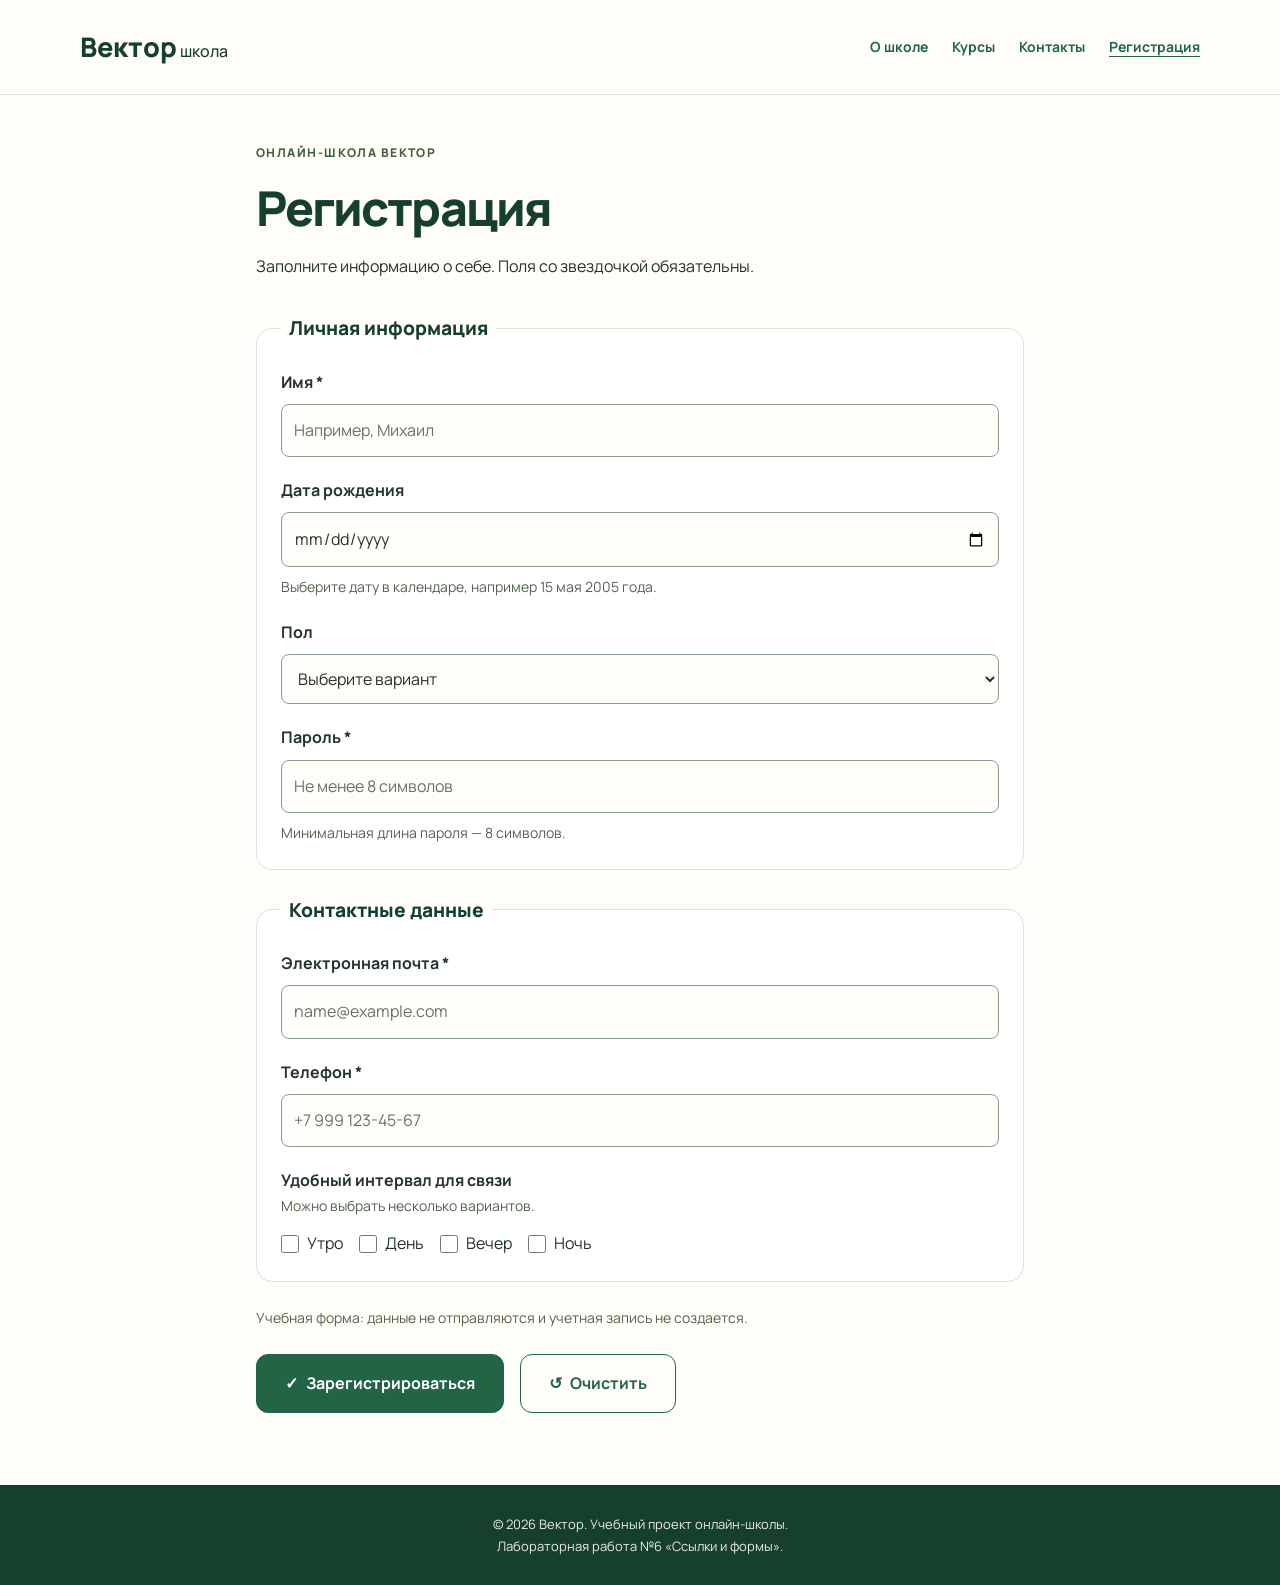
==== form.html @ 83c306df "Выполнить лабораторную работу 7: ссылки и форма регистрации" ====
<!doctype html>
<html lang="ru">
  <head>
    <meta charset="utf-8">
    <meta name="viewport" content="width=device-width, initial-scale=1">
    <meta
      name="description"
      content="Форма регистрации пользователя онлайн-школы Вектор."
    >
    <title>Регистрация — Вектор</title>
    <link rel="stylesheet" href="CSS/normalize.css">
    <link rel="stylesheet" href="CSS/style.css">
  </head>

  <body class="registration-page">
    <header class="site-header">
      <div class="container header-content">
        <a class="logo" href="index.html">Вектор<span> школа</span></a>

        <nav aria-label="Основная навигация">
          <ul class="navigation">
            <li><a href="index.html#about">О школе</a></li>
            <li><a href="index.html#courses">Курсы</a></li>
            <li><a href="index.html#contacts">Контакты</a></li>
            <li>
              <a href="form.html" aria-current="page">Регистрация</a>
            </li>
          </ul>
        </nav>
      </div>
    </header>

    <main class="registration-main">
      <div class="container registration-container">
        <p class="eyebrow">Онлайн-школа Вектор</p>
        <h1 class="registration-title">Регистрация</h1>
        <p class="registration-intro">
          Заполните информацию о себе.
          Поля со звездочкой обязательны.
        </p>

        <form class="registration-form" id="registration-form" method="post">
          <fieldset class="form-group">
            <legend>Личная информация</legend>

            <div class="form-field">
              <label for="user-name">Имя *</label>
              <input
                id="user-name"
                name="user_name"
                type="text"
                placeholder="Например, Михаил"
                autocomplete="given-name"
                required
              >
            </div>

            <div class="form-field">
              <label for="birth-date">Дата рождения</label>
              <input
                id="birth-date"
                name="birth_date"
                type="date"
                autocomplete="bday"
                aria-describedby="birth-hint"
              >
              <small id="birth-hint">
                Выберите дату в календаре, например 15 мая 2005 года.
              </small>
            </div>

            <div class="form-field">
              <label for="gender">Пол</label>
              <select id="gender" name="gender">
                <option value="">Выберите вариант</option>
                <option value="female">Женский</option>
                <option value="male">Мужской</option>
                <option value="not-specified">Не указывать</option>
              </select>
            </div>

            <div class="form-field">
              <label for="password">Пароль *</label>
              <input
                id="password"
                name="password"
                type="password"
                placeholder="Не менее 8 символов"
                autocomplete="new-password"
                minlength="8"
                aria-describedby="password-hint"
                required
              >
              <small id="password-hint">
                Минимальная длина пароля — 8 символов.
              </small>
            </div>
          </fieldset>

          <fieldset class="form-group">
            <legend>Контактные данные</legend>

            <div class="form-field">
              <label for="email">Электронная почта *</label>
              <input
                id="email"
                name="email"
                type="email"
                placeholder="name@example.com"
                autocomplete="email"
                required
              >
            </div>

            <div class="form-field">
              <label for="phone">Телефон *</label>
              <input
                id="phone"
                name="phone"
                type="tel"
                placeholder="+7 999 123-45-67"
                autocomplete="tel"
                required
              >
            </div>

            <div class="contact-times" role="group" aria-labelledby="time-label">
              <p id="time-label">Удобный интервал для связи</p>
              <p class="field-hint">Можно выбрать несколько вариантов.</p>

              <div class="checkbox-list">
                <label class="checkbox-option" for="time-morning">
                  <input
                    id="time-morning"
                    name="contact_time"
                    type="checkbox"
                    value="morning"
                  >
                  Утро
                </label>

                <label class="checkbox-option" for="time-day">
                  <input
                    id="time-day"
                    name="contact_time"
                    type="checkbox"
                    value="day"
                  >
                  День
                </label>

                <label class="checkbox-option" for="time-evening">
                  <input
                    id="time-evening"
                    name="contact_time"
                    type="checkbox"
                    value="evening"
                  >
                  Вечер
                </label>

                <label class="checkbox-option" for="time-night">
                  <input
                    id="time-night"
                    name="contact_time"
                    type="checkbox"
                    value="night"
                  >
                  Ночь
                </label>
              </div>
            </div>
          </fieldset>

          <p class="form-note">
            Учебная форма: данные не отправляются и учетная запись не создается.
          </p>

          <div class="form-actions">
            <button class="button form-submit" type="submit">
              <span aria-hidden="true">✓</span>
              Зарегистрироваться
            </button>

            <button class="button button-secondary" type="reset">
              <span aria-hidden="true">↺</span>
              Очистить
            </button>
          </div>

          <p class="form-status" id="form-status" role="status"></p>
        </form>
      </div>
    </main>

    <footer class="site-footer">
      <div class="container">
        <p>© 2026 Вектор. Учебный проект онлайн-школы.</p>
        <p>Лабораторная работа №6 «Ссылки и формы».</p>
      </div>
    </footer>

    <script>
      const registrationForm = document.querySelector("#registration-form");
      const formStatus = document.querySelector("#form-status");

      registrationForm.addEventListener("submit", (event) => {
        event.preventDefault();
        formStatus.textContent =
          "Форма заполнена корректно. Это учебная демонстрация, данные не отправлены.";
      });

      registrationForm.addEventListener("reset", () => {
        formStatus.textContent = "";
      });
    </script>
  </body>
</html>
---- CSS/style.css ----
@import url("https://fonts.googleapis.com/css2?family=Manrope:wght@400;500;600;700;800&display=swap");

*,
*::before,
*::after {
  box-sizing: border-box;
}

html {
  scroll-behavior: smooth;
}

body {
  margin: 0;
  font-family: "Manrope", sans-serif;
  font-size: 16px;
  font-weight: 400;
  line-height: 1.7;
  color: rgb(36, 51, 43);
  background-color: #fffdf8;
}

h1,
h2,
h3,
p {
  margin: 0;
}

h1,
h2,
h3 {
  line-height: 1.2;
}

a {
  color: #236446;
  text-decoration: none;
}

a:hover {
  color: #143d2a;
}

a:focus-visible {
  outline: 3px solid #9c5919;
  outline-offset: 5px;
}

/* лр 5 */
.container {
  width: 90%;
  max-width: 70rem;
  margin: 0 auto;
}

/* Шапка и навигация. */
.site-header {
  padding: 24px 0;
  background-color: #fffdf8;
  border-bottom: 1px solid #e0e6dc;
}

.header-content {
  display: flex;
  align-items: center;
  justify-content: space-between;
  gap: 24px;
}

.logo {
  font-size: 27px;
  font-weight: 800;
  color: #173f2d;
}

.logo span {
  font-size: 16px;
  font-weight: 500;
}

.navigation {
  display: flex;
  flex-wrap: wrap;
  gap: 24px;
  margin: 0;
  padding: 0;
  list-style: none;
}

.navigation a {
  font-size: 14px;
  font-weight: 700;
}

/* Первый экран. */
.hero {
  padding: 80px 0;
  text-align: center;
  background-color: hsl(83, 39%, 91%);
}

.eyebrow {
  margin-bottom: 16px;
  font-size: 12px;
  font-weight: 800;
  letter-spacing: 0.12em;
  text-transform: uppercase;
  color: #436044;
}

h1 {
  font-size: clamp(36px, 6vw, 68px);
  font-weight: 800;
  letter-spacing: -0.04em;
  color: #173f2d;
}

.hero-description {
  max-width: 650px;
  margin: 24px auto 30px;
  font-size: 18px;
  line-height: 1.8;
}

.button {
  display: inline-block;
  padding: 15px 28px;
  font-weight: 700;
  color: #ffffff;
  background-color: #236446;
  border: 1px solid #236446;
  border-radius: 12px;
}

.button:hover {
  color: #ffffff;
  background-color: #173f2d;
  border-color: #173f2d;
}

.hero-note {
  margin-top: 18px;
  font-size: 13px;
  color: #52634e;
}

/* О школе. */
.section {
  padding: 64px 0;
}

h2 {
  margin-bottom: 22px;
  font-size: clamp(28px, 4vw, 38px);
  font-weight: 800;
  letter-spacing: -0.025em;
}

.section-description {
  max-width: 760px;
}

/* лр 5 */
.advantages {
  display: flex;
  flex-wrap: wrap;
  align-items: stretch;
  gap: 1.75rem;
  margin-top: 2rem;
}

/* лр 5 */
.advantage {
  flex: 1 1 15rem;
  min-width: 0;
  padding-left: 1.25rem;
  border-left: 3px solid #9bb580;
}

h3 {
  margin-bottom: 14px;
  font-size: 21px;
  font-weight: 700;
}

/* Карточки курсов. */
.courses-section {
  background-color: #f3f4ee;
}

/* лр 5 */
.course-grid {
  display: flex;
  flex-wrap: wrap;
  justify-content: center;
  align-items: stretch;
  gap: 1.5rem;
  margin-top: 2rem;
}

/* лр 5 */
.course-card {
  display: flex;
  flex-direction: column;
  align-items: flex-start;
  flex: 1 1 18rem;
  min-width: 0;
  padding: 1.75rem;
  background-color: white;
  border: 1px solid rgba(35, 100, 70, 0.2);
  border-radius: 1.25rem;
}

.tag {
  display: inline-block;
  margin-bottom: 24px;
  padding: 5px 12px;
  font-size: 12px;
  font-weight: 700;
  color: #436044;
  background-color: hsla(83, 33%, 92%, 0.9);
  border-radius: 20px;
}

.course-duration {
  margin: 24px 0 20px;
  font-size: 13px;
  color: #5b665d;
}

.course-link {
  margin-top: auto;
  font-weight: 800;
}

/* Контакты и подвал. */
.contact-panel {
  padding: 40px;
  text-align: center;
  background-color: #eaf1df;
  border: 1px solid #d4dfc7;
  border-radius: 24px;
}

.contact-link {
  display: inline-block;
  margin-top: 20px;
  font-size: 22px;
  font-weight: 800;
}

.site-footer {
  padding: 28px 0;
  font-size: 13px;
  text-align: center;
  color: #e6eddf;
  background-color: #173f2d;
}

/* Адаптация для узких экранов. */
@media (max-width: 760px) {
  .header-content {
    flex-direction: column;
  }

  .navigation {
    justify-content: center;
    gap: 18px;
  }

  .hero {
    padding: 56px 0;
  }

  /* лр 5 */
 .advantages,
.course-grid {
  flex-direction: column;
}

.advantage,
.course-card {
  flex: 0 1 auto;
}

  .section {
    padding: 44px 0;
  }

  .contact-panel {
    padding: 28px 20px;
  }
}

@media (prefers-reduced-motion: reduce) {
  html {
    scroll-behavior: auto;
  }
}

/* Лабораторная работа 4 */

.hero {
  position: relative;
  min-height: 480px;
}

.hero::after {
  content: "";
  position: absolute;
  top: 24px;
  right: 24px;
  width: 64px;
  height: 64px;
  border: 2px solid #9bb580;
  border-radius: 50%;
  pointer-events: none;
}

.hero .container {
  position: relative;
  z-index: 1;
}

.button {
  min-width: 180px;
}

.course-card {
  min-height: 340px;
}

.course-card > p:not(.course-duration) {
  max-height: 160px;
  overflow: auto;
}

/* Лабораторная работа №6 */

.course-image {
  display: block;
  width: 100%;
  height: 12rem;
  flex-shrink: 0;
  margin-bottom: 1.5rem;
  border-radius: 0.75rem;
  object-fit: cover;
  object-position: center;
}

/* Лабораторная работа №7: ссылки и формы. */
/*подвал*/

.registration-page {
  display: flex;
  flex-direction: column;
  min-height: 100vh;
}
/* п */
.registration-main {
  flex: 1;
  padding: 3rem 0;
}

.registration-container {
  max-width: 48rem;
}

.registration-title {
  margin-bottom: 1rem;
  font-size: clamp(2rem, 5vw, 3rem);
}

.registration-intro {
  margin-bottom: 2rem;
}

.registration-form {
  display: flex;
  flex-direction: column;
  gap: 1.5rem;
}

.form-group {
  display: flex;
  flex-direction: column;
  gap: 1.25rem;
  min-width: 0;
  margin: 0;
  padding: 1.5rem;
  background-color: white;
  border: 1px solid #dce3d6;
  border-radius: 1rem;
}

.form-group legend {
  padding: 0 0.5rem;
  font-size: 1.2rem;
  font-weight: 800;
  color: #173f2d;
}

.form-field {
  display: flex;
  flex-direction: column;
  gap: 0.5rem;
}

.form-field label,
.contact-times > p:first-child {
  font-weight: 700;
}

.form-field input,
.form-field select {
  width: 100%;
  min-width: 0;
  min-height: 3rem;
  padding: 0.75rem;
  font: inherit;
  color: #24332b;
  background-color: #fffdf8;
  border: 1px solid #8a9c8f;
  border-radius: 0.5rem;
}

.form-field input::placeholder {
  color: #66736a;
  opacity: 1;
}

.form-field input:focus,
.form-field select:focus {
  outline: 2px solid #236446;
  outline-offset: 2px;
}

.form-field small,
.field-hint,
.form-note {
  font-size: 0.875rem;
  color: #52634e;
}

.checkbox-list {
  display: flex;
  flex-wrap: wrap;
  gap: 1rem;
  margin-top: 0.75rem;
}

.checkbox-option {
  display: inline-flex;
  align-items: center;
  gap: 0.5rem;
  cursor: pointer;
}

.checkbox-option input {
  width: 1.125rem;
  height: 1.125rem;
  accent-color: #236446;
}

.checkbox-option input:focus-visible {
  outline: 2px solid #236446;
  outline-offset: 3px;
}

.form-actions {
  display: flex;
  flex-wrap: wrap;
  gap: 1rem;
}

.form-actions .button {
  display: inline-flex;
  align-items: center;
  justify-content: center;
  gap: 0.5rem;
  min-width: 0;
  font: inherit;
  font-weight: 700;
  cursor: pointer;
}

.button-secondary {
  color: #236446;
  background-color: transparent;
}

.button-secondary:hover {
  color: white;
  background-color: #236446;
}

.form-actions button:focus-visible {
  outline: 3px solid #9c5919;
  outline-offset: 3px;
}

.form-status {
  color: #173f2d;
  font-weight: 700;
}

.navigation a[aria-current="page"] {
  text-decoration: underline;
  text-underline-offset: 0.3em;
}

.navigation a:active {
  color: #9c5919;
}

@media (max-width: 480px) {
  .form-group {
    padding: 1rem;
  }

  .form-actions {
    flex-direction: column;
  }

  .form-actions .button {
    width: 100%;
  }
}
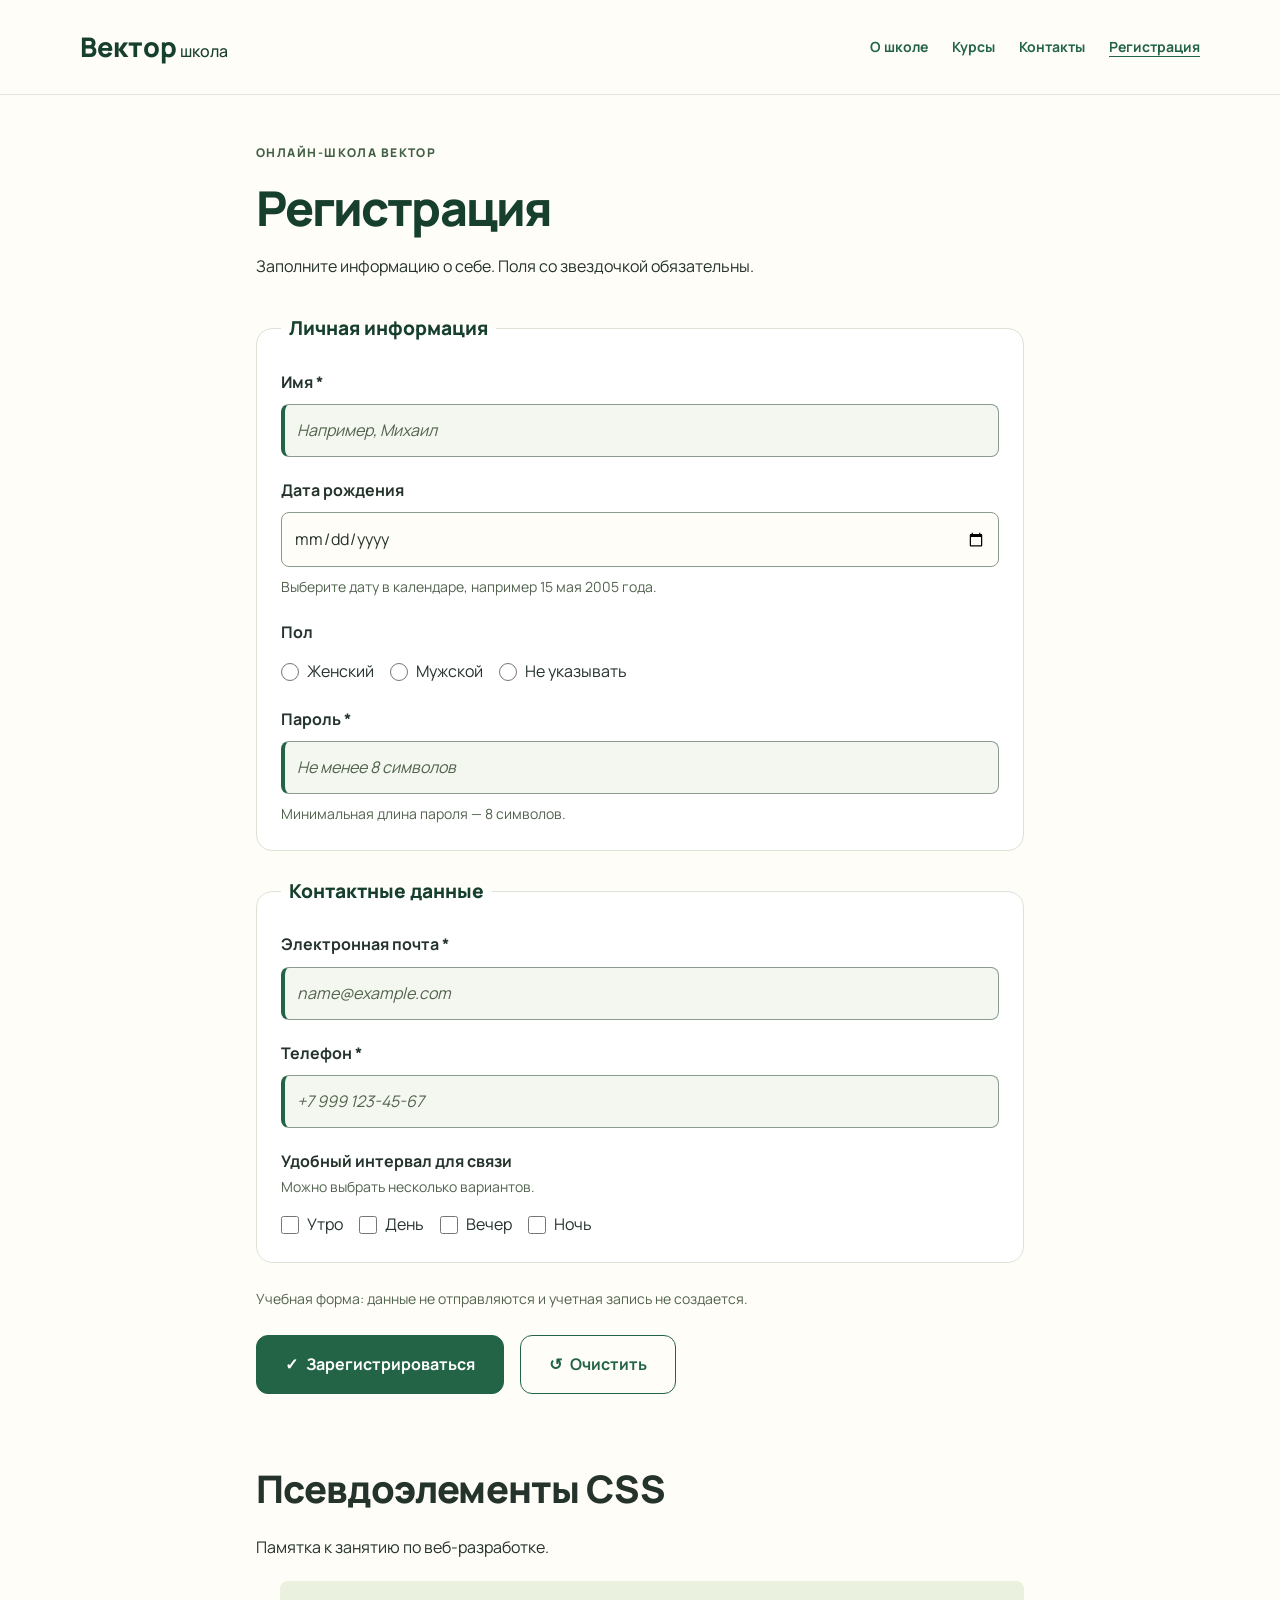
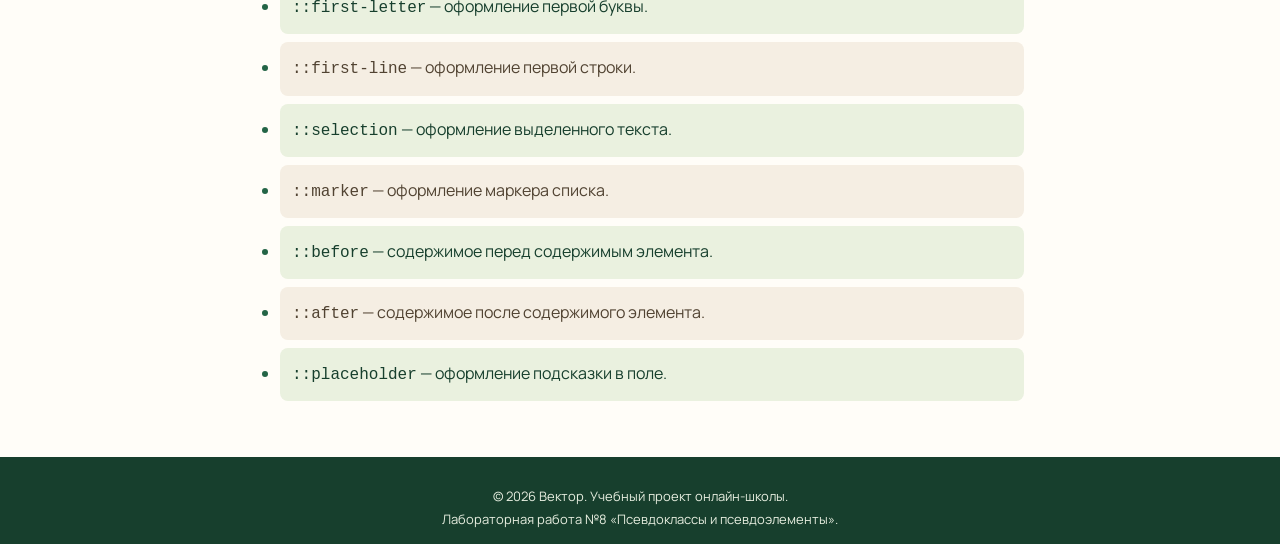
==== commit 63ca08a2: "Выполнить лабораторную 8 и убрать изменения лабораторной 5" ====
--- a/form.html
+++ b/form.html
@@ -69,15 +69,23 @@
               </small>
             </div>
 
-            <div class="form-field">
-              <label for="gender">Пол</label>
-              <select id="gender" name="gender">
-                <option value="">Выберите вариант</option>
-                <option value="female">Женский</option>
-                <option value="male">Мужской</option>
-                <option value="not-specified">Не указывать</option>
-              </select>
-            </div>
+            <fieldset class="choice-group">
+              <legend>Пол</legend>
+              <div class="checkbox-list">
+                <label class="checkbox-option" for="gender-female">
+                  <input id="gender-female" name="gender" type="radio" value="female">
+                  <span>Женский</span>
+                </label>
+                <label class="checkbox-option" for="gender-male">
+                  <input id="gender-male" name="gender" type="radio" value="male">
+                  <span>Мужской</span>
+                </label>
+                <label class="checkbox-option" for="gender-unspecified">
+                  <input id="gender-unspecified" name="gender" type="radio" value="not-specified">
+                  <span>Не указывать</span>
+                </label>
+              </div>
+            </fieldset>
 
             <div class="form-field">
               <label for="password">Пароль *</label>
@@ -136,7 +144,7 @@
                     type="checkbox"
                     value="morning"
                   >
-                  Утро
+                  <span>Утро</span>
                 </label>
 
                 <label class="checkbox-option" for="time-day">
@@ -146,7 +154,7 @@
                     type="checkbox"
                     value="day"
                   >
-                  День
+                  <span>День</span>
                 </label>
 
                 <label class="checkbox-option" for="time-evening">
@@ -156,7 +164,7 @@
                     type="checkbox"
                     value="evening"
                   >
-                  Вечер
+                  <span>Вечер</span>
                 </label>
 
                 <label class="checkbox-option" for="time-night">
@@ -166,7 +174,7 @@
                     type="checkbox"
                     value="night"
                   >
-                  Ночь
+                  <span>Ночь</span>
                 </label>
               </div>
             </div>
@@ -190,13 +198,28 @@
 
           <p class="form-status" id="form-status" role="status"></p>
         </form>
+
+        <section class="pseudo-examples" aria-labelledby="pseudo-title">
+          <h2 id="pseudo-title">Псевдоэлементы CSS</h2>
+          <p>Памятка к занятию по веб-разработке.</p>
+          <ul class="pseudo-list">
+            <li><code>::first-letter</code> — оформление первой буквы.</li>
+            <li><code>::first-line</code> — оформление первой строки.</li>
+            <li><code>::selection</code> — оформление выделенного текста.</li>
+            <li><code>::marker</code> — оформление маркера списка.</li>
+            <li><code>::before</code> — содержимое перед содержимым элемента.</li>
+            <li><code>::after</code> — содержимое после содержимого элемента.</li>
+            <li><code>::placeholder</code> — оформление подсказки в поле.</li>
+          </ul>
+        </section>
+
       </div>
     </main>
 
     <footer class="site-footer">
       <div class="container">
         <p>© 2026 Вектор. Учебный проект онлайн-школы.</p>
-        <p>Лабораторная работа №6 «Ссылки и формы».</p>
+        <p>Лабораторная работа №8 «Псевдоклассы и псевдоэлементы».</p>
       </div>
     </footer>
 
--- a/CSS/style.css
+++ b/CSS/style.css
@@ -16,7 +16,7 @@
   font-size: 16px;
   font-weight: 400;
   line-height: 1.7;
-  color: rgb(36, 51, 43);
+  color: #24332b;
   background-color: #fffdf8;
 }
 
@@ -47,10 +47,8 @@
   outline-offset: 5px;
 }
 
-/* лр 5 */
 .container {
-  width: 90%;
-  max-width: 70rem;
+  width: min(1120px, 90%);
   margin: 0 auto;
 }
 
@@ -97,7 +95,7 @@
 .hero {
   padding: 80px 0;
   text-align: center;
-  background-color: hsl(83, 39%, 91%);
+  background-color: #eaf1df;
 }
 
 .eyebrow {
@@ -161,20 +159,15 @@
   max-width: 760px;
 }
 
-/* лр 5 */
 .advantages {
-  display: flex;
-  flex-wrap: wrap;
-  align-items: stretch;
-  gap: 1.75rem;
-  margin-top: 2rem;
-}
-
-/* лр 5 */
+  display: grid;
+  grid-template-columns: repeat(3, 1fr);
+  gap: 28px;
+  margin-top: 34px;
+}
+
 .advantage {
-  flex: 1 1 15rem;
-  min-width: 0;
-  padding-left: 1.25rem;
+  padding-left: 20px;
   border-left: 3px solid #9bb580;
 }
 
@@ -189,27 +182,21 @@
   background-color: #f3f4ee;
 }
 
-/* лр 5 */
 .course-grid {
-  display: flex;
-  flex-wrap: wrap;
-  justify-content: center;
-  align-items: stretch;
-  gap: 1.5rem;
-  margin-top: 2rem;
-}
-
-/* лр 5 */
+  display: grid;
+  grid-template-columns: repeat(3, 1fr);
+  gap: 24px;
+  margin-top: 32px;
+}
+
 .course-card {
   display: flex;
   flex-direction: column;
   align-items: flex-start;
-  flex: 1 1 18rem;
-  min-width: 0;
-  padding: 1.75rem;
-  background-color: white;
-  border: 1px solid rgba(35, 100, 70, 0.2);
-  border-radius: 1.25rem;
+  padding: 28px;
+  background-color: #ffffff;
+  border: 1px solid #dce3d6;
+  border-radius: 20px;
 }
 
 .tag {
@@ -219,7 +206,7 @@
   font-size: 12px;
   font-weight: 700;
   color: #436044;
-  background-color: hsla(83, 33%, 92%, 0.9);
+  background-color: #edf2e5;
   border-radius: 20px;
 }
 
@@ -273,16 +260,10 @@
     padding: 56px 0;
   }
 
-  /* лр 5 */
- .advantages,
-.course-grid {
-  flex-direction: column;
-}
-
-.advantage,
-.course-card {
-  flex: 0 1 auto;
-}
+  .advantages,
+  .course-grid {
+    grid-template-columns: 1fr;
+  }
 
   .section {
     padding: 44px 0;
@@ -526,4 +507,106 @@
   .form-actions .button {
     width: 100%;
   }
-}+}
+
+/* Лабораторная работа №8: псевдоклассы и псевдоэлементы. */
+::selection {
+  color: #ffffff;
+  background-color: #236446;
+}
+
+a:hover {
+  color: #143d2a;
+  text-decoration: underline;
+  text-underline-offset: 3px;
+}
+
+a:active {
+  color: #8a4316;
+}
+
+a:focus,
+button:focus {
+  outline: 3px solid #9c5919;
+  outline-offset: 4px;
+}
+
+.button:hover {
+  color: #ffffff;
+  background-color: #173f2d;
+  text-decoration: none;
+}
+
+.button:active {
+  color: #ffffff;
+  background-color: #102e20;
+  border-color: #102e20;
+  transform: translateY(1px);
+}
+
+.form-field input::placeholder {
+  color: #52634e;
+  font-style: italic;
+  opacity: 1;
+}
+
+.form-field input:required {
+  border-left: 4px solid #236446;
+  background-color: #f4f7ef;
+}
+
+.choice-group {
+  min-width: 0;
+  margin: 0;
+  padding: 0;
+  border: 0;
+}
+
+.choice-group legend {
+  padding: 0;
+  font-size: 16px;
+  font-weight: 700;
+  color: #24332b;
+}
+
+.checkbox-option input:checked + span {
+  color: #173f2d;
+  font-weight: 800;
+  text-decoration: line-through;
+  text-decoration-thickness: 2px;
+}
+
+.checkbox-option input:focus {
+  outline: 2px solid #236446;
+  outline-offset: 3px;
+}
+
+.pseudo-examples {
+  margin-top: 48px;
+}
+
+.pseudo-list {
+  margin: 20px 0 0;
+  padding-left: 24px;
+}
+
+.pseudo-list li {
+  margin-bottom: 8px;
+  padding: 12px;
+  border-radius: 8px;
+  overflow-wrap: anywhere;
+}
+
+.pseudo-list li:nth-child(odd) {
+  color: #173f2d;
+  background-color: #eaf1df;
+}
+
+.pseudo-list li:nth-child(even) {
+  color: #514332;
+  background-color: #f5eee3;
+}
+
+.pseudo-list li::marker {
+  color: #236446;
+}
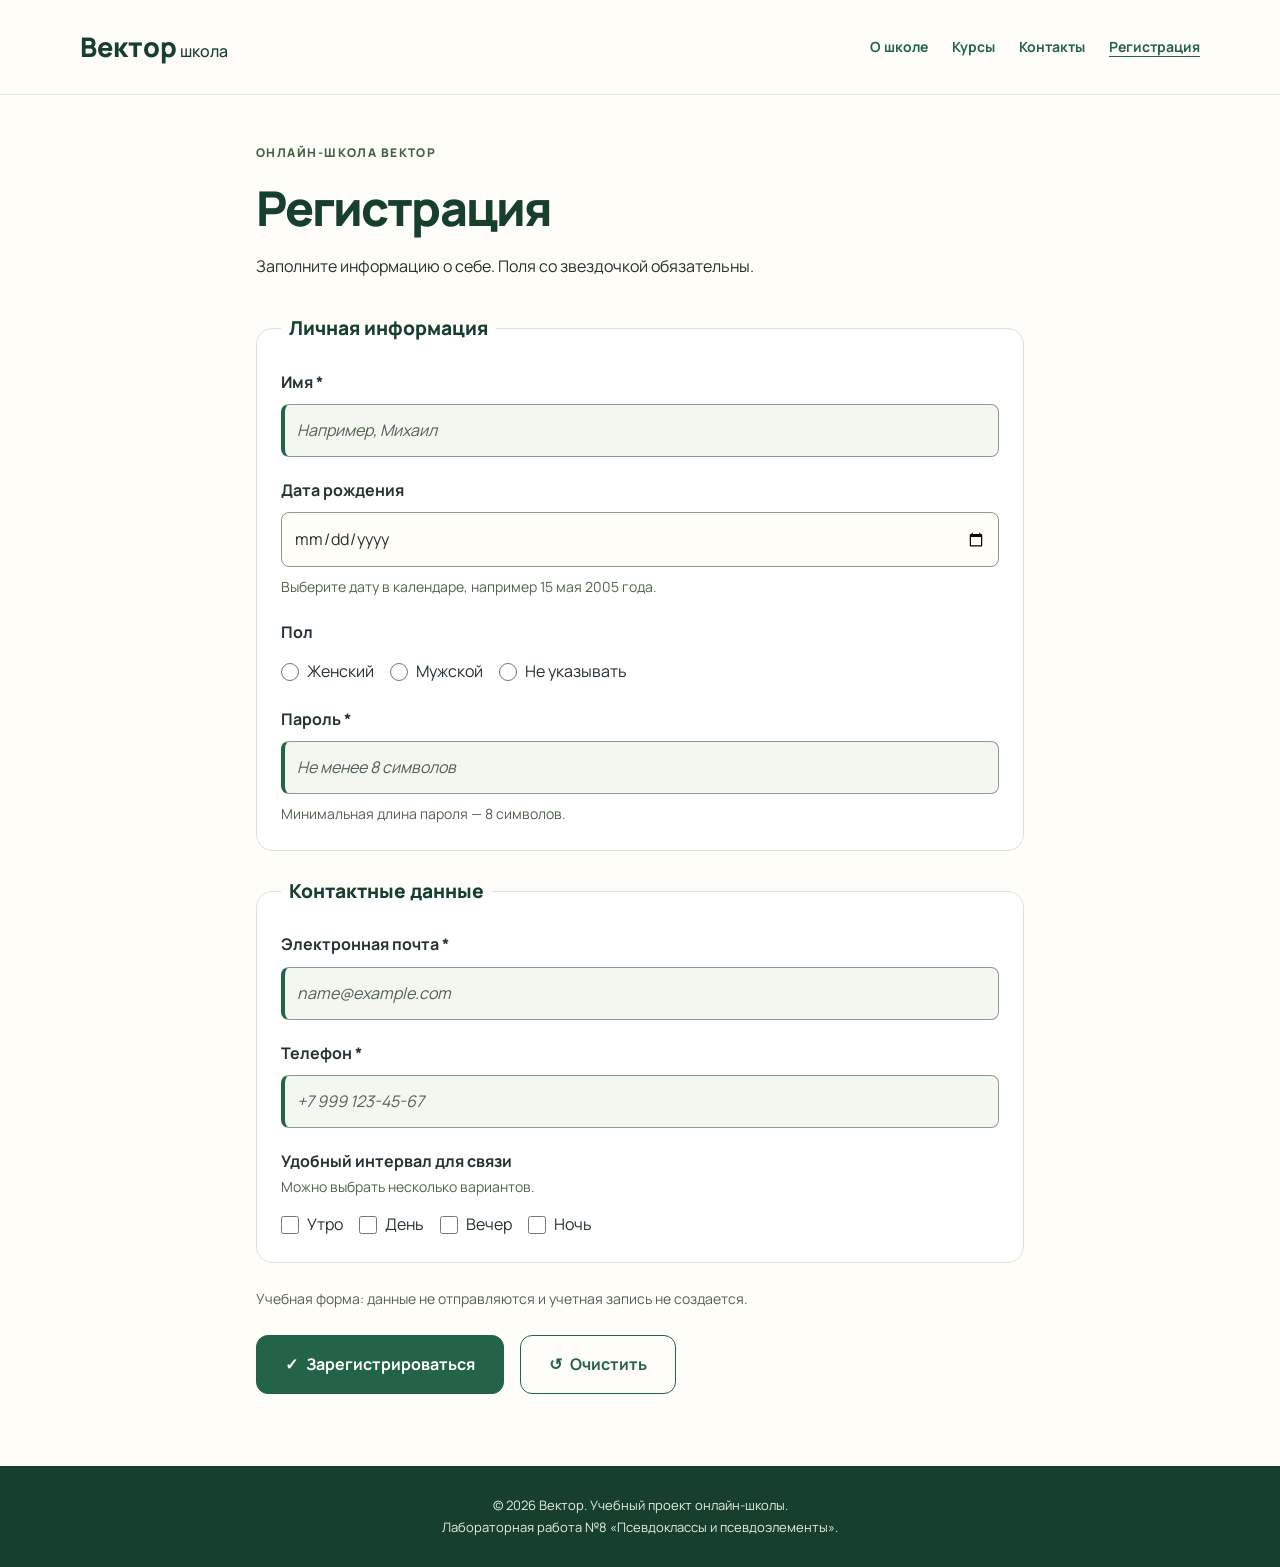
==== commit 0b41f5c8: "Убрать памятку о псевдоэлементах со страницы регистрации" ====
--- a/form.html
+++ b/form.html
@@ -199,20 +199,6 @@
           <p class="form-status" id="form-status" role="status"></p>
         </form>
 
-        <section class="pseudo-examples" aria-labelledby="pseudo-title">
-          <h2 id="pseudo-title">Псевдоэлементы CSS</h2>
-          <p>Памятка к занятию по веб-разработке.</p>
-          <ul class="pseudo-list">
-            <li><code>::first-letter</code> — оформление первой буквы.</li>
-            <li><code>::first-line</code> — оформление первой строки.</li>
-            <li><code>::selection</code> — оформление выделенного текста.</li>
-            <li><code>::marker</code> — оформление маркера списка.</li>
-            <li><code>::before</code> — содержимое перед содержимым элемента.</li>
-            <li><code>::after</code> — содержимое после содержимого элемента.</li>
-            <li><code>::placeholder</code> — оформление подсказки в поле.</li>
-          </ul>
-        </section>
-
       </div>
     </main>
 
--- a/CSS/style.css
+++ b/CSS/style.css
@@ -580,33 +580,3 @@
   outline: 2px solid #236446;
   outline-offset: 3px;
 }
-
-.pseudo-examples {
-  margin-top: 48px;
-}
-
-.pseudo-list {
-  margin: 20px 0 0;
-  padding-left: 24px;
-}
-
-.pseudo-list li {
-  margin-bottom: 8px;
-  padding: 12px;
-  border-radius: 8px;
-  overflow-wrap: anywhere;
-}
-
-.pseudo-list li:nth-child(odd) {
-  color: #173f2d;
-  background-color: #eaf1df;
-}
-
-.pseudo-list li:nth-child(even) {
-  color: #514332;
-  background-color: #f5eee3;
-}
-
-.pseudo-list li::marker {
-  color: #236446;
-}
